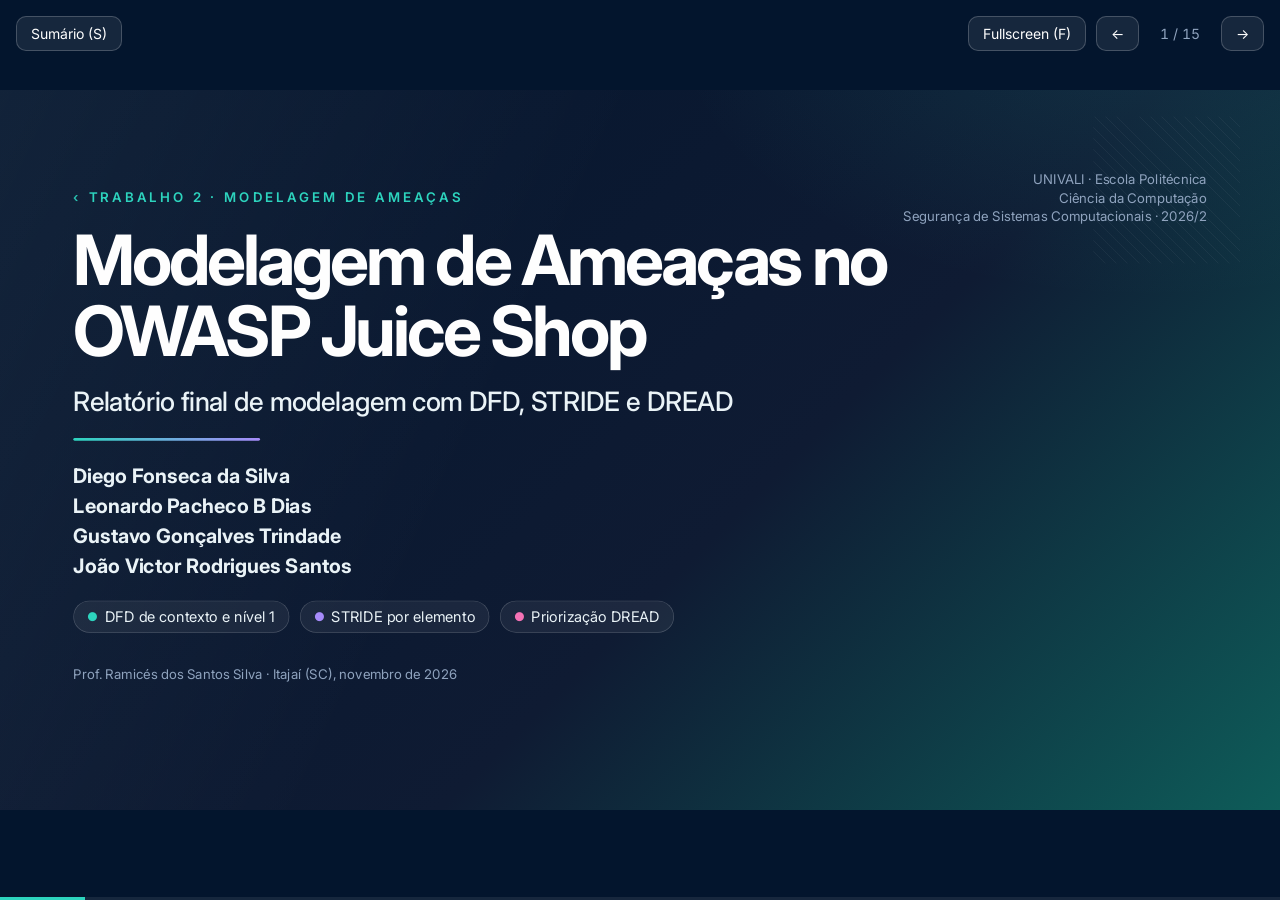
==== index.html @ 2512e5b3 "feat: deck de slides (DFD+STRIDE+DREAD), relatório final e modelo do Trabalho 2 Sistema de slides es" ====
<!doctype html>
<html lang="pt-BR">
<head>
  <meta charset="utf-8">
  <meta name="viewport" content="width=device-width, initial-scale=1">
  <title>Modelagem de Ameaças — OWASP Juice Shop</title>
  <meta name="description" content="Apresentação do Trabalho 2 de Segurança de Sistemas Computacionais (UNIVALI, 2026/2): modelagem de ameaças do OWASP Juice Shop com DFD, STRIDE e DREAD.">
  <meta property="og:title" content="Modelagem de Ameaças — OWASP Juice Shop">
  <meta property="og:description" content="Trabalho 2 · DFD + STRIDE + DREAD · UNIVALI 2026/2.">
  <meta property="og:type" content="website">
  <meta property="og:url" content="https://diegof-d2fs.github.io/m2-seg-system-diegos/">
  <meta name="twitter:card" content="summary">
  <link rel="canonical" href="https://diegof-d2fs.github.io/m2-seg-system-diegos/">
  <link rel="icon" href="assets/logo.svg">
  <link rel="preconnect" href="https://fonts.googleapis.com">
  <link rel="preconnect" href="https://fonts.gstatic.com" crossorigin>
  <link rel="stylesheet" href="https://fonts.googleapis.com/css2?family=Inter:wght@400;500;600;700;800&display=swap">
  <link rel="stylesheet" href="css/styles.css?v=1">
  <script type="module" src="js/presenter.js?v=1"></script>
</head>
<body>
  <main class="slide-viewport" id="viewport"><div class="slide-stage" id="stage"></div></main>
  <div class="chrome" id="chrome">
    <button class="chrome-btn" id="btn-toc" aria-expanded="false" aria-controls="toc">Sumário (S)</button>
    <div class="chrome-right">
      <button class="chrome-btn" id="btn-fs">Fullscreen (F)</button>
      <button class="chrome-btn" id="btn-prev" aria-label="Slide anterior">←</button>
      <span class="chrome-counter" id="counter">1 / 1</span>
      <button class="chrome-btn" id="btn-next" aria-label="Próximo slide">→</button>
    </div>
  </div>
  <nav class="toc" id="toc" aria-label="Sumário dos slides" hidden></nav>
  <div class="progress" aria-hidden="true"><div class="progress-fill" id="progress"></div></div>
  <div class="sr-only" aria-live="polite" id="live"></div>
  <noscript>Esta apresentação precisa de JavaScript. Veja o roteiro em <a href="cola.html">cola.html</a>.</noscript>
</body>
</html>
---- css/styles.css ----
/* ==========================================================================
   Sistema de slides estático — UNIVALI / Segurança de Sistemas / Trabalho 2
   Design system (tokens + classes) + estilos da cola. Sem build, sem framework.
   Medidas dentro do slide SEMPRE em px de 1920x1080.
   ========================================================================== */

:root {
  --apm-bg: #03152D;
  --apm-surface: #0A1324;
  --apm-surface-2: #0F1B33;
  --apm-fg: #FEFEFE;
  --apm-fg-2: #EAF3F7;
  --apm-muted: #8FA3BE;
  --apm-turquoise: #2DD4BE;
  --apm-turquoise-2: #41D7C3;
  --apm-orange: #F59D0A;
  --apm-violet: #A68BFA;
  --apm-pink: #F472B5;
  --apm-teal-dark: #0E5C59;
  --apm-border: rgba(255, 255, 255, .12);
  --apm-border-strong: rgba(255, 255, 255, .20);
  --apm-danger: #EF4444;
  --font: "Inter", system-ui, -apple-system, "Segoe UI", Roboto, sans-serif;
  --mono: "JetBrains Mono", ui-monospace, "SFMono-Regular", Consolas, monospace;
}

* { box-sizing: border-box; }

html, body {
  margin: 0;
  padding: 0;
  background: var(--apm-bg);
  color: var(--apm-fg);
  font-family: var(--font);
  -webkit-font-smoothing: antialiased;
}

.apm-text-turquoise { color: var(--apm-turquoise); }
.apm-text-orange { color: var(--apm-orange); }
.apm-text-violet { color: var(--apm-violet); }
.apm-text-pink { color: var(--apm-pink); }

/* ---------------------------------------------------------------- Palco --- */
.slide-viewport {
  position: fixed;
  inset: 0;
  overflow: hidden;
  background: var(--apm-bg);
}

.slide-stage {
  position: absolute;
  width: 1920px;
  height: 1080px;
  left: 50%;
  top: 50%;
  margin-left: -960px;
  margin-top: -540px;
  transform: scale(var(--scale, 1));
  transform-origin: center;
}

/* ------------------------------------------------------------- Conteúdo --- */
.slide-content {
  position: relative;
  width: 1920px;
  height: 1080px;
  overflow: hidden;
  background: linear-gradient(135deg, var(--apm-bg) 0%, var(--apm-surface-2) 58%, var(--apm-teal-dark) 100%);
  color: var(--apm-fg);
}

.slide-content::before {
  content: "";
  position: absolute;
  inset: 0;
  pointer-events: none;
  background:
    linear-gradient(115deg, rgba(255, 255, 255, .06), transparent 40%),
    radial-gradient(1200px 700px at 90% -10%, rgba(45, 212, 191, .12), transparent 60%);
}

.slide-content::after {
  content: "";
  position: absolute;
  top: 40px;
  right: 60px;
  width: 220px;
  height: 220px;
  pointer-events: none;
  opacity: .05;
  background: repeating-linear-gradient(45deg, rgba(255, 255, 255, .9) 0 1px, transparent 1px 12px);
}

.slide-frame {
  position: absolute;
  left: 60px;
  right: 60px;
  top: 60px;
  bottom: 190px;
  display: flex;
  flex-direction: column;
  min-height: 0;
}

.slide-body-area {
  flex: 1;
  margin-top: 28px;
  min-height: 0;
}

/* ------------------------------------------------------------ Tipografia -- */
.slide-title-lg { font-size: 104px; line-height: 1.02; letter-spacing: -.045em; font-weight: 700; margin: 0; }
.slide-title { font-size: 76px; line-height: 1.05; letter-spacing: -.03em; font-weight: 700; margin: 0; }
.slide-subtitle { font-size: 40px; line-height: 1.2; letter-spacing: -.015em; font-weight: 500; margin: 0; color: var(--apm-fg-2); }
.slide-body-lg { font-size: 34px; line-height: 1.32; }
.slide-body { font-size: 26px; line-height: 1.4; }
.slide-caption { font-size: 20px; line-height: 1.35; color: var(--apm-muted); }

.slide-kicker, .apm-eyebrow {
  font-size: 20px;
  line-height: 1.1;
  letter-spacing: .24em;
  text-transform: uppercase;
  font-weight: 600;
  color: var(--apm-turquoise);
}
.kicker-mark { opacity: .9; margin-right: 10px; }

.slide-underline {
  width: 96px;
  height: 5px;
  margin-top: 28px;
  background: var(--apm-turquoise);
  border-radius: 2px;
}

/* --------------------------------------------------------------- Rodapé --- */
.slide-footer {
  position: absolute;
  left: 60px;
  right: 60px;
  display: grid;
  grid-template-columns: 1fr auto 1fr;
  align-items: center;
  gap: 24px;
  padding-top: 18px;
  border-top: 2px solid rgba(255, 255, 255, .85);
}
.slide-footer-left { font-size: 18px; line-height: 1.15; color: rgba(255, 255, 255, .72); white-space: pre-line; }
.slide-footer-right { font-size: 18px; line-height: 1.15; color: rgba(255, 255, 255, .72); text-align: right; }
.slide-footer img { justify-self: center; display: block; }

/* ----------------------------------------------------------- Utilitários -- */
.apm-grid-2 { display: grid; grid-template-columns: repeat(2, 1fr); gap: 32px; }
.apm-grid-3 { display: grid; grid-template-columns: repeat(3, 1fr); gap: 28px; }
.apm-grid-4 { display: grid; grid-template-columns: repeat(4, 1fr); gap: 24px; }
.apm-stack { display: flex; flex-direction: column; gap: 32px; height: 100%; }
.apm-stack-26 { display: flex; flex-direction: column; gap: 26px; height: 100%; }
.apm-stack-44 { display: flex; flex-direction: column; gap: 44px; height: 100%; }

/* ---------------------------------------------------------------- Cards --- */
.apm-card {
  background: rgba(255, 255, 255, .045);
  border: 1px solid var(--apm-border);
  border-radius: 20px;
  padding: 32px 34px;
}
.apm-card-title { font-size: 28px; font-weight: 700; margin: 0 0 14px; color: var(--apm-fg); }

/* --------------------------------------------------------------- Bullets -- */
.apm-bullets { list-style: none; margin: 0; padding: 0; display: flex; flex-direction: column; gap: 14px; }
.apm-bullets li { display: flex; gap: 14px; color: var(--apm-fg-2); line-height: 1.35; }
.apm-bullets li > span:first-child { font-weight: 700; flex: none; }

.apm-numbered { list-style: none; margin: 0; padding: 0; display: flex; flex-direction: column; gap: 14px; counter-reset: n; }
.apm-numbered li { display: flex; gap: 16px; color: var(--apm-fg-2); line-height: 1.35; }
.apm-numbered li > .apm-num { font-variant-numeric: tabular-nums; font-weight: 700; min-width: 34px; flex: none; }

/* ----------------------------------------------------------------- Flow --- */
.apm-flow { display: flex; align-items: stretch; gap: 0; flex-wrap: wrap; }
.apm-flow-step {
  background: rgba(255, 255, 255, .05);
  border: 1px solid var(--apm-border);
  border-radius: 16px;
  padding: 18px 22px;
  font-size: 26px;
  color: var(--apm-fg-2);
  display: flex;
  align-items: center;
}
.apm-flow-arrow { font-size: 34px; align-self: center; margin: 0 14px; font-weight: 700; }

/* ------------------------------------------------------------ Highlight --- */
.apm-highlight {
  border-left: 4px solid var(--apm-turquoise);
  padding-left: 24px;
  font-size: 30px;
  line-height: 1.3;
  color: var(--apm-fg);
  margin: 0;
}

/* -------------------------------------------------------------- Metric ---- */
.apm-metric { display: flex; flex-direction: column; gap: 4px; }
.apm-metric-value { font-size: 40px; font-weight: 700; color: var(--apm-turquoise); font-variant-numeric: tabular-nums; }
.apm-metric-label { font-size: 18px; color: var(--apm-muted); }

/* ---------------------------------------------------------------- Chip ---- */
.apm-chip {
  display: inline-flex;
  align-items: center;
  gap: 10px;
  border-radius: 999px;
  border: 1px solid var(--apm-border-strong);
  background: rgba(255, 255, 255, .06);
  padding: 10px 20px;
  font-size: 22px;
  color: var(--apm-fg-2);
}
.apm-chip .dot { font-size: 18px; }

/* --------------------------------------------------------------- Table ---- */
.apm-table { width: 100%; border-collapse: collapse; }
.apm-table th {
  text-align: left;
  font-size: 18px;
  text-transform: uppercase;
  letter-spacing: .18em;
  color: var(--apm-turquoise);
  font-weight: 600;
  padding: 0 16px 12px 0;
}
.apm-table td { font-size: 24px; color: var(--apm-fg-2); padding: 14px 16px 14px 0; border-top: 1px solid var(--apm-border); vertical-align: top; }
.apm-table td:first-child, .apm-table th:first-child { padding-left: 0; }
.apm-table tbody td:first-child { font-weight: 700; color: var(--apm-fg); }

/* ------------------------------------------------------------- Tradeoff --- */
.apm-tradeoff { display: flex; align-items: center; gap: 18px; border: 1px solid var(--apm-border); border-radius: 14px; padding: 18px 22px; font-size: 26px; }
.apm-tradeoff .l { color: var(--apm-turquoise); font-weight: 600; }
.apm-tradeoff .x { color: var(--apm-muted); }
.apm-tradeoff .r { color: var(--apm-orange); font-weight: 600; }

/* --------------------------------------------------------------- Quote ---- */
.apm-quote { font-size: 34px; color: var(--apm-fg-2); line-height: 1.3; margin: 0; }
.apm-quote cite { display: block; margin-top: 12px; font-size: 18px; color: var(--apm-muted); font-style: normal; }

/* ---------------------------------------------------------- Placeholder --- */
.apm-placeholder { border: 2px dashed var(--apm-border-strong); border-radius: 16px; color: var(--apm-muted); display: flex; align-items: center; justify-content: center; padding: 32px; font-size: 24px; }

/* -------------------------------------------------------------- Source ---- */
.apm-source { font-size: 19px; color: var(--apm-muted); letter-spacing: .01em; margin: 16px 0 4px; }

/* ---------------------------------------------------------- Figura/box ---- */
.apm-figure { background: rgba(255, 255, 255, .04); border: 1px solid var(--apm-border); border-radius: 18px; padding: 18px; display: flex; align-items: center; justify-content: center; overflow: hidden; }
.apm-figure img { max-width: 100%; max-height: 100%; display: block; border-radius: 10px; }
.apm-shot { box-shadow: 0 30px 60px rgba(0, 0, 0, .35); }

/* ============================================================== CAPA ====== */
.capa-grad-bar { width: 280px; height: 4px; border-radius: 2px; background: linear-gradient(90deg, var(--apm-turquoise), var(--apm-violet)); }
.capa-names { white-space: pre-line; font-size: 30px; font-weight: 700; line-height: 1.5; color: var(--apm-fg-2); }
.capa-wrap { position: absolute; left: 110px; top: 150px; right: 110px; display: flex; flex-direction: column; gap: 30px; }
.capa-chips { display: flex; gap: 16px; flex-wrap: wrap; }
.capa-brand { position: absolute; right: 110px; top: 120px; text-align: right; font-size: 20px; color: var(--apm-muted); line-height: 1.4; }

/* ===================================================== Chrome / UI ======== */
.chrome {
  position: fixed;
  top: 16px;
  left: 16px;
  right: 16px;
  display: flex;
  justify-content: space-between;
  align-items: center;
  z-index: 50;
  transition: opacity .2s ease;
}
.chrome.is-hidden { opacity: 0; pointer-events: none; }
.chrome-right { display: flex; align-items: center; gap: 10px; }
.chrome-btn {
  padding: 8px 14px;
  border-radius: 10px;
  background: rgba(255, 255, 255, .08);
  border: 1px solid var(--apm-border-strong);
  font-size: 14px;
  color: var(--apm-fg);
  font-family: var(--font);
  cursor: pointer;
}
.chrome-btn:hover { background: rgba(255, 255, 255, .14); }
.chrome-btn:focus-visible { outline: 3px solid var(--apm-turquoise); outline-offset: 2px; }
.chrome-counter { font-size: 14px; color: var(--apm-muted); min-width: 62px; text-align: center; font-variant-numeric: tabular-nums; }

/* ---------------------------------------------------- Sumário lateral ----- */
.toc {
  position: fixed;
  left: 0;
  top: 0;
  width: 380px;
  height: 100%;
  background: var(--apm-surface);
  border-right: 1px solid var(--apm-border);
  padding: 68px 18px 24px;
  overflow-y: auto;
  z-index: 60;
}
.toc[hidden] { display: none; }
.toc-section { font-size: 11px; font-weight: 700; text-transform: uppercase; letter-spacing: .12em; color: var(--apm-muted); margin: 18px 6px 8px; }
.toc button {
  display: flex;
  gap: 10px;
  width: 100%;
  text-align: left;
  padding: 9px 12px;
  border-radius: 8px;
  background: transparent;
  border: 0;
  font-size: 14px;
  color: var(--apm-fg-2);
  font-family: var(--font);
  cursor: pointer;
}
.toc button:hover { background: rgba(255, 255, 255, .06); }
.toc button .num { font-variant-numeric: tabular-nums; opacity: .7; flex: none; }
.toc button[aria-current="true"] { background: rgba(45, 212, 190, .14); color: var(--apm-turquoise); }
.toc button:focus-visible { outline: 2px solid var(--apm-turquoise); outline-offset: 1px; }

/* ------------------------------------------------- "O que veremos" -------- */
.apm-journey-item {
  display: flex;
  align-items: center;
  gap: 22px;
  padding: 19px 26px;
  border-left: 4px solid var(--apm-turquoise);
  text-decoration: none;
  color: inherit;
  transition: background .16s ease, border-color .16s ease, transform .16s ease;
}
.apm-journey-item .j-num { font-size: 38px; font-weight: 800; font-variant-numeric: tabular-nums; flex: none; }
.apm-journey-item .j-label { font-size: 24px; font-weight: 700; color: var(--apm-fg); }
.apm-journey-item .j-sub { font-size: 18px; color: var(--apm-muted); }
.apm-card[href]:hover { background: rgba(255, 255, 255, .085); border-color: var(--apm-border-strong); transform: translateY(-2px); }
.apm-card[href]:focus-visible { outline: 3px solid var(--apm-turquoise); outline-offset: 4px; }

/* ------------------------------------------------------------ Progresso --- */
.progress { position: fixed; left: 0; bottom: 0; width: 100%; height: 3px; background: rgba(255, 255, 255, .08); z-index: 40; }
.progress-fill { height: 100%; width: 0; background: var(--apm-turquoise); transition: width .2s ease; }

.sr-only {
  position: absolute; width: 1px; height: 1px; padding: 0; margin: -1px;
  overflow: hidden; clip: rect(0, 0, 0, 0); white-space: nowrap; border: 0;
}

@media (prefers-reduced-motion: reduce) {
  .apm-journey-item, .progress-fill, .chrome { transition: none; }
  .apm-card[href]:hover { transform: none; }
}

/* ============================================================== COLA ====== */
.cola-body { background: var(--apm-bg); color: var(--apm-fg-2); font-family: var(--font); }
.cola-wrap { max-width: 980px; margin: 0 auto; padding: 48px 24px 120px; }
.cola-head { display: flex; flex-wrap: wrap; gap: 14px; align-items: center; justify-content: space-between; margin-bottom: 8px; }
.cola-head h1 { font-size: 34px; margin: 0; color: var(--apm-fg); letter-spacing: -.02em; }
.cola-actions { display: flex; gap: 10px; flex-wrap: wrap; }
.cola-btn {
  padding: 10px 16px; border-radius: 10px; background: rgba(255, 255, 255, .08);
  border: 1px solid var(--apm-border-strong); font-size: 15px; color: var(--apm-fg);
  font-family: var(--font); cursor: pointer; text-decoration: none; display: inline-block;
}
.cola-btn:hover { background: rgba(255, 255, 255, .14); }
.cola-btn[data-active="true"] { background: var(--apm-turquoise); color: #04121f; border-color: var(--apm-turquoise); }
.cola-intro { font-size: 18px; color: var(--apm-muted); line-height: 1.6; margin: 10px 0 28px; }

.cola-toc { columns: 2; column-gap: 40px; margin: 0 0 36px; padding: 20px 24px; background: var(--apm-surface); border: 1px solid var(--apm-border); border-radius: 14px; }
.cola-toc a { display: block; color: var(--apm-fg-2); text-decoration: none; font-size: 15px; padding: 5px 0; break-inside: avoid; }
.cola-toc a:hover { color: var(--apm-turquoise); }
.cola-toc a[data-hidden="true"] { text-decoration: line-through; opacity: .45; }
.cola-toc .apx { color: var(--apm-muted); }

.cola-section { margin: 0 0 30px; }
.cola-section h2 { font-size: 24px; color: var(--apm-turquoise); margin: 0 0 4px; }
.cola-meta { font-size: 15px; color: var(--apm-muted); margin: 0 0 12px; }
.cola-md { font-size: 17px; line-height: 1.65; }
.cola-md p { margin: 0 0 12px; }
.cola-md ul, .cola-md ol { margin: 0 0 12px; padding-left: 24px; }
.cola-md li { margin: 4px 0; }
.cola-md h3, .cola-md h4 { color: var(--apm-orange); font-size: 16px; text-transform: uppercase; letter-spacing: .08em; margin: 16px 0 8px; }
.cola-code { font-family: var(--mono); color: var(--apm-violet); background: var(--apm-surface-2); padding: 2px 6px; border-radius: 6px; font-size: .92em; }
.cola-md a { color: var(--apm-turquoise); }
.cola-section[data-hidden="true"] .cola-md { opacity: .5; }
.cola-section[data-hidden="true"] h2::after { content: " · oculto na rota curta"; font-size: 14px; color: var(--apm-muted); }
.cola-error { color: var(--apm-orange); font-size: 18px; padding: 24px; border: 1px solid var(--apm-border); border-radius: 12px; }

@media (max-width: 720px) { .cola-toc { columns: 1; } }

@media print {
  .cola-body { background: #fff; color: #000; }
  .cola-no-print { display: none !important; }
  .cola-md a { color: #000; text-decoration: none; }
  .cola-section { break-inside: avoid; }
  .cola-section h2 { color: #000; break-after: avoid; }
  .cola-section[data-hidden="true"] { display: none; }
  .cola-code { color: #000; background: #eee; }
}
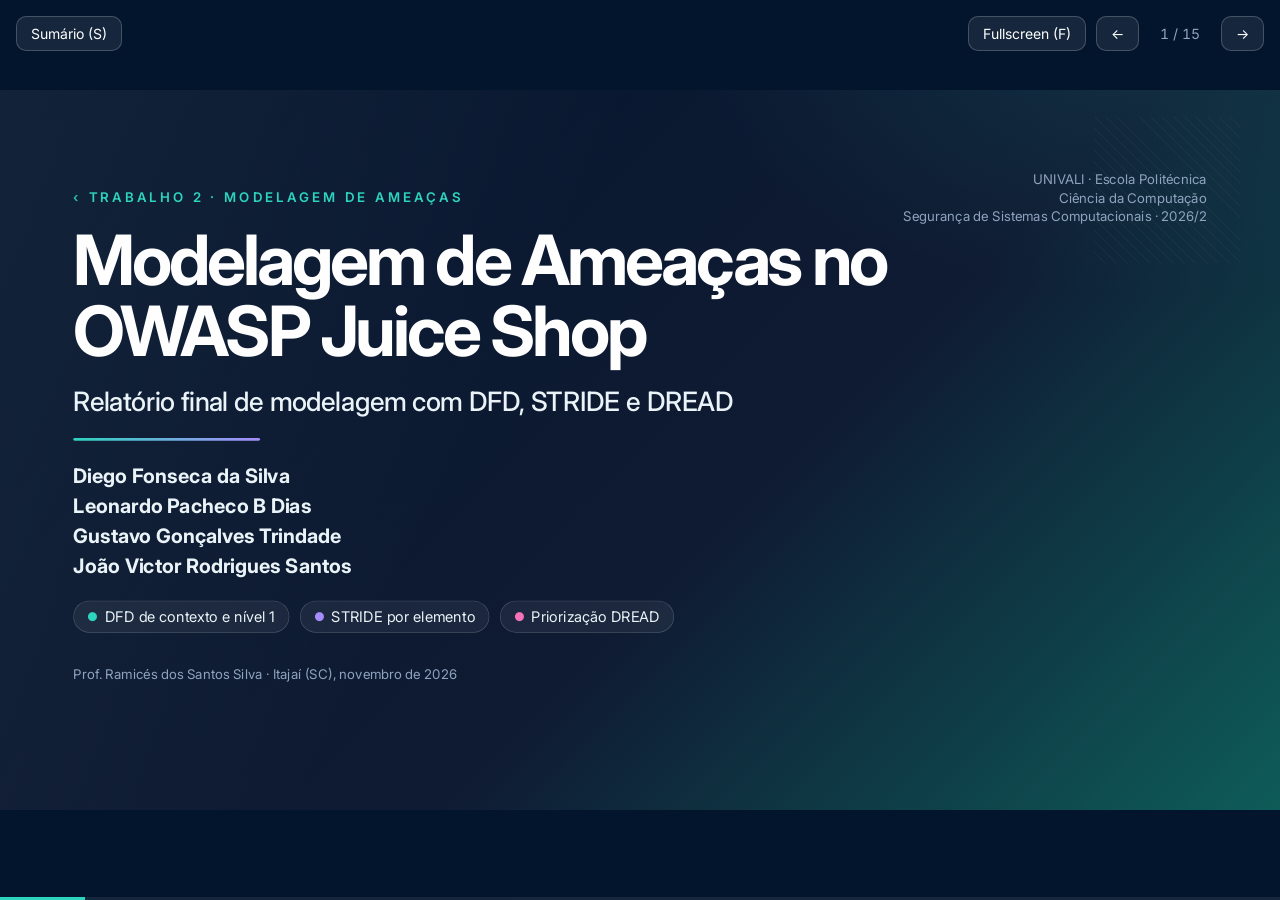
==== commit e01e51d0: "feat(slides): imagens ampliáveis e correções de exibição - clique em DFD, print ou gráfico abre ampl" ====
--- a/index.html
+++ b/index.html
@@ -15,8 +15,8 @@
   <link rel="preconnect" href="https://fonts.googleapis.com">
   <link rel="preconnect" href="https://fonts.gstatic.com" crossorigin>
   <link rel="stylesheet" href="https://fonts.googleapis.com/css2?family=Inter:wght@400;500;600;700;800&display=swap">
-  <link rel="stylesheet" href="css/styles.css?v=1">
-  <script type="module" src="js/presenter.js?v=1"></script>
+  <link rel="stylesheet" href="css/styles.css?v=5">
+  <script type="module" src="js/presenter.js?v=5"></script>
 </head>
 <body>
   <main class="slide-viewport" id="viewport"><div class="slide-stage" id="stage"></div></main>
@@ -32,6 +32,11 @@
   <nav class="toc" id="toc" aria-label="Sumário dos slides" hidden></nav>
   <div class="progress" aria-hidden="true"><div class="progress-fill" id="progress"></div></div>
   <div class="sr-only" aria-live="polite" id="live"></div>
-  <noscript>Esta apresentação precisa de JavaScript. Veja o roteiro em <a href="cola.html">cola.html</a>.</noscript>
+  <div class="lightbox" id="lightbox" role="dialog" aria-modal="true" aria-label="Imagem ampliada" hidden>
+    <p class="lightbox-caption" id="lightbox-caption"></p>
+    <button class="lightbox-close" id="lightbox-close" aria-label="Fechar imagem ampliada (Esc)">×</button>
+    <div class="lightbox-frame" id="lightbox-frame"></div>
+  </div>
+  <noscript>Esta apresentação precisa de JavaScript para ser exibida.</noscript>
 </body>
 </html>
--- a/css/styles.css
+++ b/css/styles.css
@@ -178,7 +178,7 @@
 .apm-numbered li > .apm-num { font-variant-numeric: tabular-nums; font-weight: 700; min-width: 34px; flex: none; }
 
 /* ----------------------------------------------------------------- Flow --- */
-.apm-flow { display: flex; align-items: stretch; gap: 0; flex-wrap: wrap; }
+.apm-flow { display: flex; align-items: stretch; gap: 0; flex-wrap: nowrap; }
 .apm-flow-step {
   background: rgba(255, 255, 255, .05);
   border: 1px solid var(--apm-border);
@@ -187,8 +187,11 @@
   font-size: 26px;
   color: var(--apm-fg-2);
   display: flex;
-  align-items: center;
-}
+  flex: 1 1 0;
+  flex-direction: column;
+  justify-content: center;
+}
+.apm-flow-step br { display: none; }
 .apm-flow-arrow { font-size: 34px; align-self: center; margin: 0 14px; font-weight: 700; }
 
 /* ------------------------------------------------------------ Highlight --- */
@@ -252,9 +255,24 @@
 .apm-source { font-size: 19px; color: var(--apm-muted); letter-spacing: .01em; margin: 16px 0 4px; }
 
 /* ---------------------------------------------------------- Figura/box ---- */
-.apm-figure { background: rgba(255, 255, 255, .04); border: 1px solid var(--apm-border); border-radius: 18px; padding: 18px; display: flex; align-items: center; justify-content: center; overflow: hidden; }
+.apm-figure { border: 1px solid var(--apm-border); border-radius: 18px; padding: 16px; display: flex; align-items: center; justify-content: center; overflow: hidden; }
+.apm-figure-dark { background: rgba(255, 255, 255, .04); }
+.apm-figure-light { background: #fff; }
 .apm-figure img { max-width: 100%; max-height: 100%; display: block; border-radius: 10px; }
 .apm-shot { box-shadow: 0 30px 60px rgba(0, 0, 0, .35); }
+.apm-figcaption { font-size: 18px; color: var(--apm-muted); margin: 10px 2px 0; line-height: 1.3; }
+
+/* ------------------------------------------------------- Evidência/código - */
+.apm-evidence { background: var(--apm-surface); border: 1px solid var(--apm-border); border-radius: 16px; padding: 18px 20px; }
+.apm-evidence-head { font-size: 19px; font-weight: 700; color: var(--apm-fg); margin-bottom: 10px; display: flex; align-items: center; gap: 10px; }
+.apm-evidence-head .dot { font-size: 15px; }
+.apm-evidence-body { font-family: var(--mono); font-size: 20px; line-height: 1.55; color: var(--apm-fg-2); margin: 0; white-space: pre-wrap; word-break: break-word; }
+.apm-evidence-body .ev-k { color: var(--apm-muted); }
+.apm-evidence-body .ev-v { color: var(--apm-turquoise-2); font-weight: 600; }
+
+/* ------------------------------------------------------------- Gráficos --- */
+.apm-chart { width: 100%; }
+.apm-chart svg { display: block; }
 
 /* ============================================================== CAPA ====== */
 .capa-grad-bar { width: 280px; height: 4px; border-radius: 2px; background: linear-gradient(90deg, var(--apm-turquoise), var(--apm-violet)); }
@@ -402,3 +420,48 @@
   .cola-section[data-hidden="true"] { display: none; }
   .cola-code { color: #000; background: #eee; }
 }
+
+/* ------------------------------------------------ Lightbox de imagens ----- */
+.slide-body-area img, .slide-body-area .apm-chart svg { cursor: zoom-in; }
+.lightbox {
+  position: fixed;
+  inset: 0;
+  z-index: 1000;
+  display: flex;
+  align-items: center;
+  justify-content: center;
+  padding: 56px 24px 24px;
+  background: rgba(2, 10, 24, .92);
+  cursor: zoom-out;
+}
+.lightbox[hidden] { display: none; }
+.lightbox-frame {
+  width: min(96vw, 2400px);
+  height: calc(100vh - 96px);
+  display: flex;
+  align-items: center;
+  justify-content: center;
+  border-radius: 14px;
+  overflow: hidden;
+  cursor: default;
+}
+.lightbox-frame.is-light { background: #fff; padding: 16px; }
+.lightbox-frame img { width: 100%; height: 100%; object-fit: contain; display: block; }
+.lightbox-frame svg { width: 100%; height: 100%; display: block; }
+.lightbox-frame.is-chart { background: var(--apm-surface); padding: 32px; }
+.lightbox-close {
+  position: fixed;
+  top: 12px;
+  right: 16px;
+  width: 48px;
+  height: 48px;
+  border-radius: 50%;
+  border: 1px solid var(--apm-border-strong);
+  background: rgba(255, 255, 255, .12);
+  color: var(--apm-fg);
+  font: 600 28px/1 var(--font);
+  cursor: pointer;
+}
+.lightbox-close:hover { background: rgba(255, 255, 255, .22); }
+.lightbox-close:focus-visible { outline: 3px solid var(--apm-turquoise); outline-offset: 2px; }
+.lightbox-caption { position: fixed; left: 24px; top: 20px; right: 80px; color: var(--apm-muted); font-size: 15px; white-space: nowrap; overflow: hidden; text-overflow: ellipsis; }
